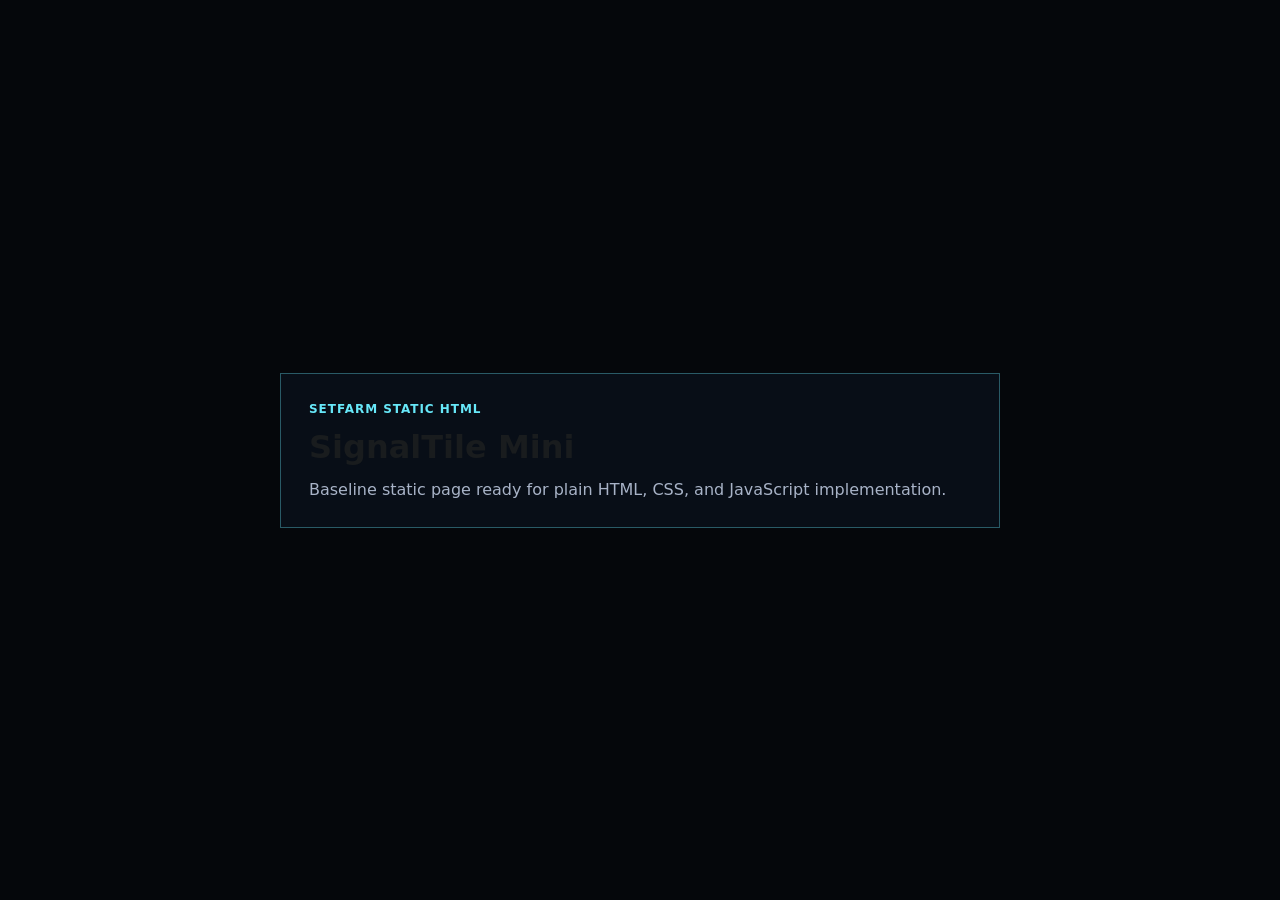
==== index.html @ 2c94b354 "chore: scaffold static html app" ====
<!doctype html>
<html lang="en">
  <head>
    <meta charset="UTF-8" />
    <meta name="viewport" content="width=device-width, initial-scale=1.0" />
    <title>SignalTile Mini</title>
    <link rel="stylesheet" href="assets/css/styles.css" />
  </head>
  <body>
    <main data-setfarm-root="baseline" data-testid="setfarm-app-root" class="app-shell">
      <section class="hero">
        <p class="eyebrow">Setfarm Static HTML</p>
        <h1>SignalTile Mini</h1>
        <p class="summary">Baseline static page ready for plain HTML, CSS, and JavaScript implementation.</p>
      </section>
    </main>
    <script src="assets/js/app.js" defer></script>
    <script src="assets/js/test-bridge.js" defer></script>
  </body>
</html>
---- assets/css/styles.css ----
@import "../../stitch/design-tokens.css";

:root {
  color-scheme: dark;
  font-family: var(--font-family-base, ui-sans-serif, system-ui, -apple-system, BlinkMacSystemFont, "Segoe UI", sans-serif);
  background: var(--color-background, #05070b);
  color: var(--color-on-background, #e5f7ff);
}

* {
  box-sizing: border-box;
}

body {
  margin: 0;
  min-width: 320px;
  min-height: 100vh;
  background: #05070b;
}

.app-shell {
  min-height: 100vh;
  display: grid;
  place-items: center;
  padding: 32px;
}

.hero {
  width: min(720px, 100%);
  border: 1px solid rgba(103, 232, 249, 0.35);
  background: rgba(9, 16, 26, 0.82);
  padding: 28px;
}

.eyebrow {
  margin: 0 0 12px;
  color: #67e8f9;
  font-size: 12px;
  font-weight: 800;
  letter-spacing: 0.08em;
  text-transform: uppercase;
}

h1 {
  margin: 0;
  font-size: 32px;
}

.summary {
  margin: 14px 0 0;
  color: #a8b3c7;
}
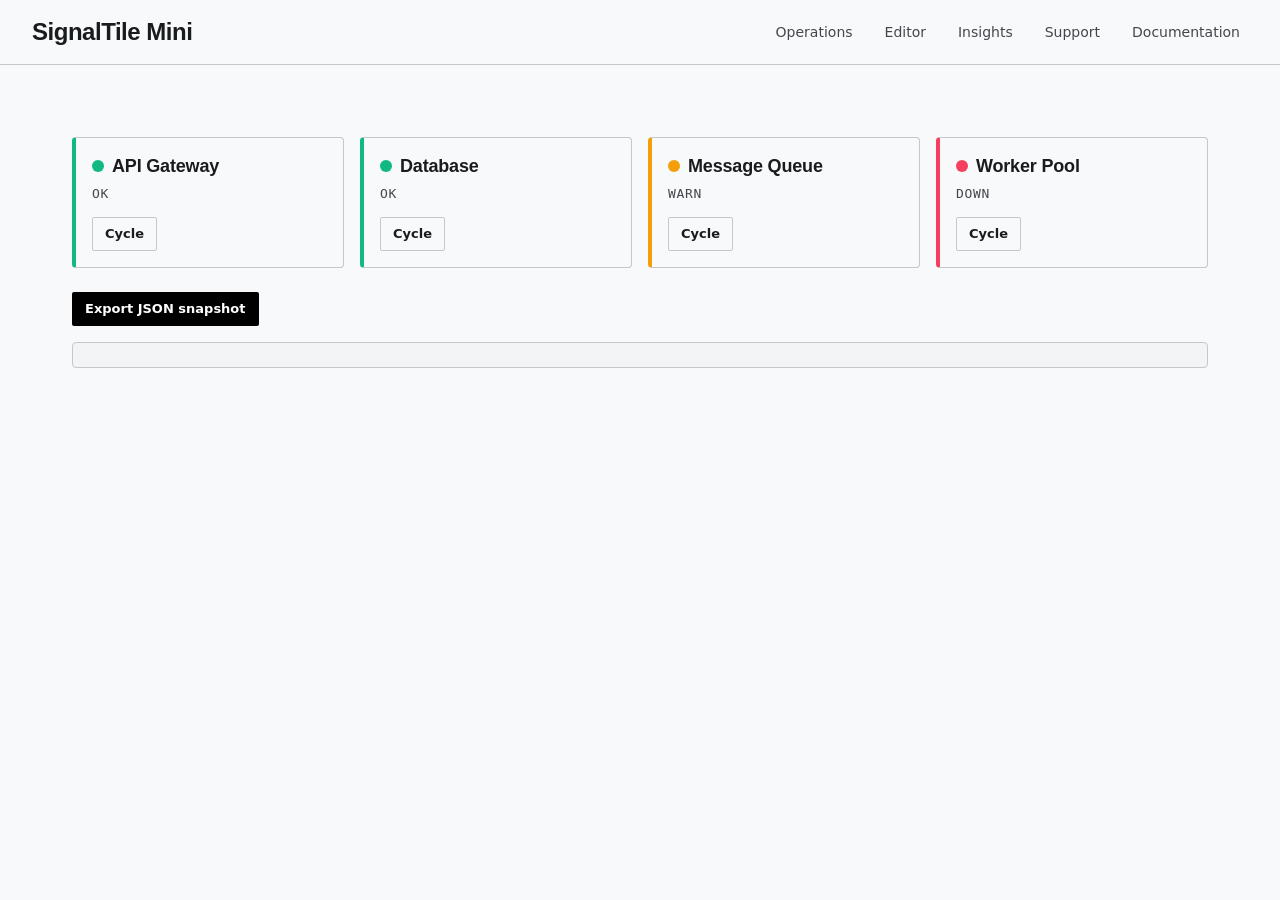
==== commit d4cdd4f0: "feat: US-001 - SignalTile Mini - app shell, state and persistence" ====
--- a/index.html
+++ b/index.html
@@ -8,12 +8,34 @@
   </head>
   <body>
     <main data-setfarm-root="baseline" data-testid="setfarm-app-root" class="app-shell">
-      <section class="hero">
-        <p class="eyebrow">Setfarm Static HTML</p>
+      <header class="app-header">
         <h1>SignalTile Mini</h1>
-        <p class="summary">Baseline static page ready for plain HTML, CSS, and JavaScript implementation.</p>
+        <nav class="app-nav" aria-label="Primary">
+          <a href="#operations" data-action-id="nav-operations" onclick="window.app && window.app.navigateTo('operations')">Operations</a>
+          <a href="#editor" data-action-id="nav-editor" onclick="window.app && window.app.navigateTo('editor')">Editor</a>
+          <a href="#insights" data-action-id="nav-insights" onclick="window.app && window.app.navigateTo('insights')">Insights</a>
+          <a href="#support" data-action-id="nav-support" onclick="window.app && window.app.navigateTo('support')">Support</a>
+          <a href="#documentation" data-action-id="nav-documentation" onclick="window.app && window.app.navigateTo('documentation')">Documentation</a>
+        </nav>
+      </header>
+
+      <section class="app-body">
+        <div id="status-banner" class="status-banner" role="status" aria-live="polite"></div>
+
+        <section id="tile-panel" class="tile-panel" aria-label="Signal tiles">
+          <!-- Tiles are rendered by app.js -->
+        </section>
+
+        <section class="app-actions">
+          <button type="button" class="btn btn-primary" data-action-id="export-summary" onclick="window.app && window.app.exportSnapshot()">Export JSON snapshot</button>
+        </section>
+
+        <pre id="snapshot-output" class="snapshot-output" aria-live="polite"></pre>
       </section>
     </main>
+
+    <script src="assets/js/signaltile-mini.state.js" defer></script>
+    <script src="assets/js/signaltile-mini.storage.js" defer></script>
     <script src="assets/js/app.js" defer></script>
     <script src="assets/js/test-bridge.js" defer></script>
   </body>
--- a/assets/css/styles.css
+++ b/assets/css/styles.css
@@ -1,10 +1,10 @@
 @import "../../stitch/design-tokens.css";
 
 :root {
-  color-scheme: dark;
-  font-family: var(--font-family-base, ui-sans-serif, system-ui, -apple-system, BlinkMacSystemFont, "Segoe UI", sans-serif);
-  background: var(--color-background, #05070b);
-  color: var(--color-on-background, #e5f7ff);
+  color-scheme: light;
+  font-family: var(--font-body-md, Geist), ui-sans-serif, system-ui, -apple-system, BlinkMacSystemFont, "Segoe UI", sans-serif;
+  background: var(--color-background, #f7f9fb);
+  color: var(--color-on-background, #191c1e);
 }
 
 * {
@@ -15,38 +15,215 @@
   margin: 0;
   min-width: 320px;
   min-height: 100vh;
-  background: #05070b;
+  background: var(--color-background, #f7f9fb);
+  color: var(--color-on-background, #191c1e);
 }
 
 .app-shell {
   min-height: 100vh;
+  display: flex;
+  flex-direction: column;
+}
+
+.app-header {
+  display: flex;
+  align-items: center;
+  justify-content: space-between;
+  gap: var(--spacing-unit-4, 1rem);
+  padding: var(--spacing-unit-4, 1rem) var(--spacing-margin-desktop, 2rem);
+  background: var(--color-surface, #ffffff);
+  border-bottom: 1px solid var(--color-outline-variant, #c6c6cd);
+}
+
+.app-header h1 {
+  margin: 0;
+  font-family: var(--font-headline-lg, Geist), sans-serif;
+  font-size: 24px;
+  font-weight: 600;
+  line-height: 32px;
+  letter-spacing: -0.02em;
+}
+
+.app-nav {
+  display: flex;
+  gap: var(--spacing-unit-4, 1rem);
+  flex-wrap: wrap;
+}
+
+.app-nav a {
+  color: var(--color-on-surface-variant, #45464d);
+  text-decoration: none;
+  font-size: 14px;
+  font-weight: 500;
+  padding: var(--spacing-unit-1, 0.25rem) var(--spacing-unit-2, 0.5rem);
+  border-radius: var(--radius-DEFAULT, 0.125rem);
+}
+
+.app-nav a:hover,
+.app-nav a:focus {
+  color: var(--color-on-surface, #191c1e);
+  background: var(--color-surface-container, #eceef0);
+  outline: none;
+}
+
+.app-body {
+  flex: 1;
+  padding: var(--spacing-margin-desktop, 2rem);
+  max-width: 1200px;
+  width: 100%;
+  margin: 0 auto;
+}
+
+.status-banner {
+  min-height: 1.5rem;
+  margin-bottom: var(--spacing-unit-4, 1rem);
+  color: var(--color-on-error-container, #93000a);
+  font-size: 14px;
+}
+
+.status-banner--error {
+  padding: var(--spacing-unit-2, 0.5rem) var(--spacing-unit-3, 0.75rem);
+  background: var(--color-error-container, #ffdad6);
+  border-radius: var(--radius-DEFAULT, 0.125rem);
+}
+
+.tile-panel {
   display: grid;
-  place-items: center;
-  padding: 32px;
-}
-
-.hero {
-  width: min(720px, 100%);
-  border: 1px solid rgba(103, 232, 249, 0.35);
-  background: rgba(9, 16, 26, 0.82);
-  padding: 28px;
-}
-
-.eyebrow {
-  margin: 0 0 12px;
-  color: #67e8f9;
+  grid-template-columns: repeat(auto-fit, minmax(220px, 1fr));
+  gap: var(--spacing-unit-4, 1rem);
+  margin-bottom: var(--spacing-unit-6, 1.5rem);
+}
+
+.signal-tile {
+  background: var(--color-surface, #ffffff);
+  border: 1px solid var(--color-outline-variant, #c6c6cd);
+  border-radius: var(--radius-lg, 0.25rem);
+  padding: var(--spacing-unit-4, 1rem);
+  border-left: 4px solid var(--color-outline, #76777d);
+}
+
+.signal-tile.status-ok {
+  border-left-color: #10b981;
+}
+
+.signal-tile.status-warn {
+  border-left-color: #f59e0b;
+}
+
+.signal-tile.status-down {
+  border-left-color: #f43f5e;
+}
+
+.tile-header {
+  display: flex;
+  align-items: center;
+  gap: var(--spacing-unit-2, 0.5rem);
+  margin-bottom: var(--spacing-unit-2, 0.5rem);
+}
+
+.status-indicator {
+  width: 12px;
+  height: 12px;
+  border-radius: 9999px;
+  background: var(--color-outline, #76777d);
+  flex-shrink: 0;
+}
+
+.status-ok .status-indicator {
+  background: #10b981;
+}
+
+.status-warn .status-indicator {
+  background: #f59e0b;
+}
+
+.status-down .status-indicator {
+  background: #f43f5e;
+}
+
+.tile-label {
+  margin: 0;
+  font-family: var(--font-headline-md, Geist), sans-serif;
+  font-size: 18px;
+  font-weight: 600;
+  line-height: 24px;
+  letter-spacing: -0.01em;
+}
+
+.tile-status {
+  margin: 0 0 var(--spacing-unit-4, 1rem);
+  font-family: var(--font-label-mono, "JetBrains Mono"), monospace;
+  font-size: 13px;
+  text-transform: uppercase;
+  letter-spacing: 0.05em;
+  color: var(--color-on-surface-variant, #45464d);
+}
+
+.btn {
+  display: inline-flex;
+  align-items: center;
+  justify-content: center;
+  padding: var(--spacing-unit-2, 0.5rem) var(--spacing-unit-3, 0.75rem);
+  font-family: inherit;
+  font-size: 13px;
+  font-weight: 600;
+  line-height: 16px;
+  border: 1px solid transparent;
+  border-radius: var(--radius-DEFAULT, 0.125rem);
+  cursor: pointer;
+}
+
+.btn-primary {
+  background: var(--color-primary, #000000);
+  color: var(--color-on-primary, #ffffff);
+}
+
+.btn-primary:hover,
+.btn-primary:focus {
+  background: var(--color-on-surface, #191c1e);
+  outline: 2px solid var(--color-secondary-container, #d0e1fb);
+  outline-offset: 2px;
+}
+
+.btn-secondary {
+  background: var(--color-surface, #ffffff);
+  color: var(--color-on-surface, #191c1e);
+  border-color: var(--color-outline-variant, #c6c6cd);
+}
+
+.btn-secondary:hover,
+.btn-secondary:focus {
+  border-color: var(--color-outline, #76777d);
+  background: var(--color-surface-container, #eceef0);
+  outline: 2px solid var(--color-secondary-container, #d0e1fb);
+  outline-offset: 2px;
+}
+
+.app-actions {
+  margin-bottom: var(--spacing-unit-4, 1rem);
+}
+
+.snapshot-output {
+  background: var(--color-surface-container-low, #f2f4f6);
+  border: 1px solid var(--color-outline-variant, #c6c6cd);
+  border-radius: var(--radius-lg, 0.25rem);
+  padding: var(--spacing-unit-3, 0.75rem);
+  font-family: var(--font-label-mono, "JetBrains Mono"), monospace;
   font-size: 12px;
-  font-weight: 800;
-  letter-spacing: 0.08em;
-  text-transform: uppercase;
-}
-
-h1 {
-  margin: 0;
-  font-size: 32px;
-}
-
-.summary {
-  margin: 14px 0 0;
-  color: #a8b3c7;
-}
+  line-height: 16px;
+  max-height: 320px;
+  overflow: auto;
+  white-space: pre-wrap;
+}
+
+@media (max-width: 640px) {
+  .app-header {
+    flex-direction: column;
+    align-items: flex-start;
+    padding: var(--spacing-unit-4, 1rem) var(--spacing-margin-mobile, 1rem);
+  }
+
+  .app-body {
+    padding: var(--spacing-margin-mobile, 1rem);
+  }
+}
